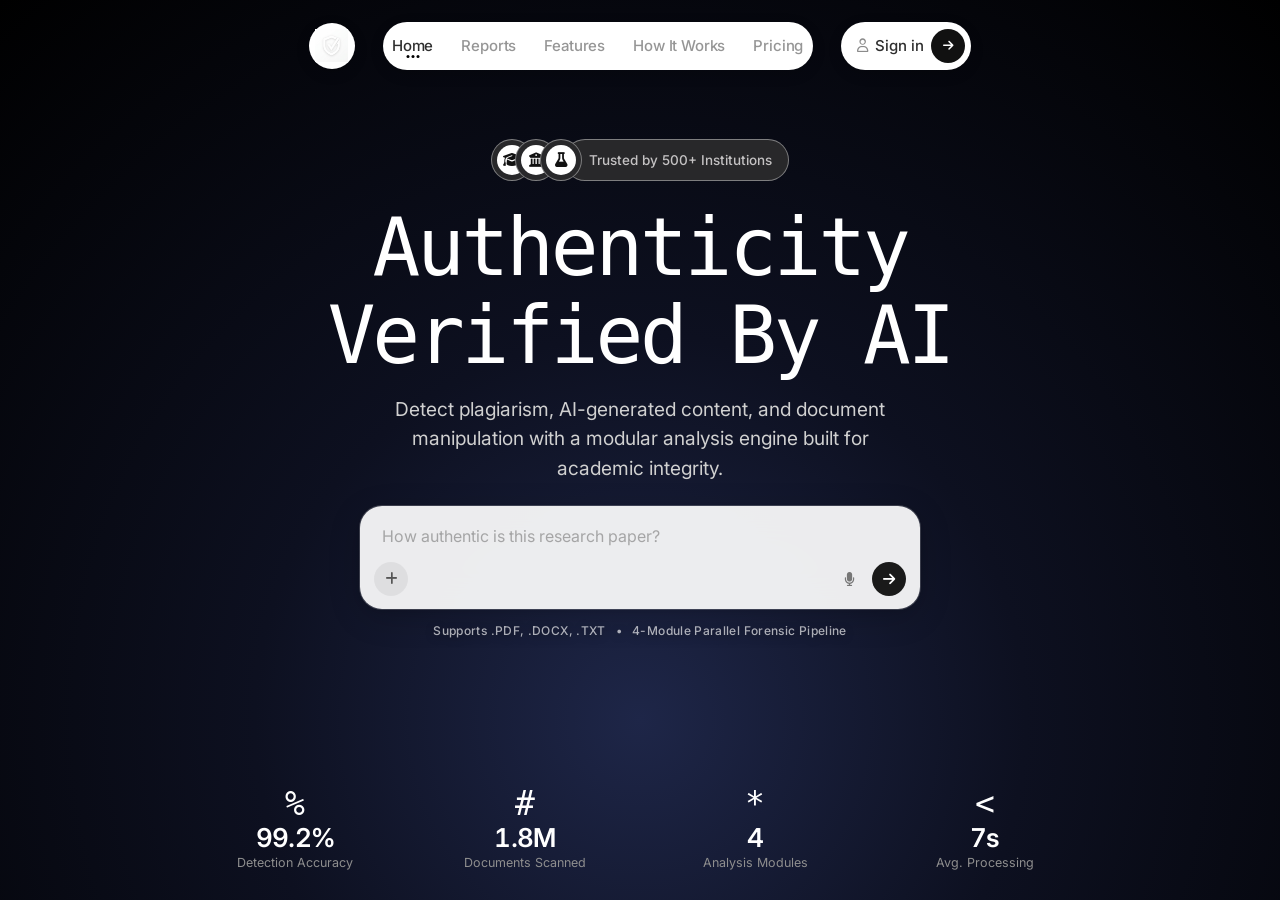
==== index.html @ 0afbef0b "feat: complete Phases 0-7 - Academic Authenticity Validator with pipeline, report API, and UI workbe" ====
<!DOCTYPE html>
<html lang="en">
<head>
  <meta charset="UTF-8" />
  <meta name="viewport" content="width=device-width, initial-scale=1.0" />
  <title>Verifio — Authenticity, Verified</title>
  <meta name="description" content="Verifio — AI-powered academic authenticity validation. Detect plagiarism, AI-generated content, and document manipulation with production-grade accuracy." />
  <link rel="preconnect" href="https://fonts.googleapis.com" />
  <link rel="preconnect" href="https://fonts.gstatic.com" crossorigin />
  <link href="https://fonts.googleapis.com/css2?family=Inter:wght@400;500;600&display=swap" rel="stylesheet" />
  <link rel="stylesheet" href="https://cdnjs.cloudflare.com/ajax/libs/font-awesome/6.5.2/css/all.min.css" integrity="sha512-SnH5WK+bZxgPHs44uWIX+LLJAJ9/2PkPKZ5QiAj6Ta86w+fsb2TkcmfRyVX3pBnMFcV7oQPJkl9QevSCWr3W6A==" crossorigin="anonymous" referrerpolicy="no-referrer" />
  <link rel="stylesheet" href="styles.css?v=3.0" />
</head>
<body>
  <div class="bg">
    <video id="bg-video" class="bg-video" autoplay muted loop playsinline preload="auto">
      <source src="assets/bg-video.mp4" type="video/mp4" />
    </video>
  </div>
  <div class="page">
    <header class="header anim" style="--d:0s">
      <a href="index.html" class="logo-btn" aria-label="Verifio home">
        <img src="assets/logo.webp" alt="" width="52" height="52" class="logo-img" />
      </a>
      <nav class="nav-pill" aria-label="Primary">
        <a href="index.html" class="nav-link active">Home</a>
        <a href="report.html" class="nav-link">Reports</a>
        <a href="features.html" class="nav-link">Features</a>
        <a href="how-it-works.html" class="nav-link">How It Works</a>
        <a href="pricing.html" class="nav-link">Pricing</a>
      </nav>
      <a href="signin.html" class="sign-in desktop-only">
        <i class="fa-regular fa-user sign-in-icon"></i>
        <span>Sign in</span>
        <i class="fa-solid fa-arrow-right sign-in-arrow"></i>
      </a>
      <button class="burger" aria-label="Open menu" aria-expanded="false">
        <span class="burger-bar"></span>
        <span class="burger-bar"></span>
        <span class="burger-bar"></span>
      </button>
    </header>
    <div class="mobile-menu" hidden>
      <div class="menu-overlay"></div>
      <div class="menu-sheet">
        <a href="index.html" class="menu-link active">Home</a>
        <a href="report.html" class="menu-link">Reports</a>
        <a href="features.html" class="menu-link">Features</a>
        <a href="how-it-works.html" class="menu-link">How It Works</a>
        <a href="pricing.html" class="menu-link">Pricing</a>
        <a href="signin.html" class="menu-sign-in">Sign in</a>
      </div>
    </div>
    <main class="hero">
      <div class="trust-row anim" style="--d:0.05s">
        <div class="avatar-ring" style="--z:1">
          <div class="avatar-inner"><i class="fa-solid fa-graduation-cap"></i></div>
        </div>
        <div class="avatar-ring" style="--z:2">
          <div class="avatar-inner"><i class="fa-solid fa-building-columns"></i></div>
        </div>
        <div class="avatar-ring" style="--z:4">
          <div class="avatar-inner"><i class="fa-solid fa-flask"></i></div>
        </div>
        <div class="trust-pill">
          <span class="trust-text">Trusted by 500+ Institutions</span>
        </div>
      </div>
      <div class="headline anim">
        <span class="headline-line" style="--d:0.12s">Authenticity</span>
        <span class="headline-line" style="--d:0.3s">Verified By AI</span>
      </div>
      <p class="subhead anim" style="--d:0.28s">
        Detect plagiarism, AI-generated content, and document manipulation
        with a modular analysis engine built for academic integrity.
      </p>
      <!-- Chat box -->
      <div class="chatbox anim" style="--d:0.4s">
        <div class="chatbox-files" id="chatbox-files" style="display: none;"></div>
        <textarea class="chatbox-input" id="chatbox-input" placeholder="How authentic is this research paper?" rows="1"></textarea>
        <input type="file" id="chatbox-file-input" class="sr-only-file-input" style="position: absolute !important; width: 1px !important; height: 1px !important; opacity: 0 !important; overflow: hidden !important; clip: rect(0,0,0,0) !important; pointer-events: none !important;" accept=".pdf,.docx,.txt" multiple />
        <div class="chatbox-bar">
          <label for="chatbox-file-input" class="chatbox-btn chatbox-add" id="chatbox-add" title="Upload document from device (.pdf, .docx, .txt)" role="button" tabindex="0">
            <i class="fa-solid fa-plus"></i>
          </label>
          <div class="chatbox-status" id="chatbox-status" style="display: none;">
            <span class="chatbox-status-dot"></span>
            <span class="chatbox-status-text" id="chatbox-status-text">Uploading...</span>
          </div>
          <div class="chatbox-bar-right">
            <button type="button" class="chatbox-btn chatbox-mic" aria-label="Voice input" id="chatbox-mic">
              <i class="fa-solid fa-microphone"></i>
            </button>
            <button type="button" class="chatbox-btn chatbox-send" aria-label="Send" id="chatbox-send" title="Run Authenticity Analysis">
              <i class="fa-solid fa-arrow-right"></i>
            </button>
          </div>
        </div>
      </div>
      <div class="chatbox-subtext anim" style="--d:0.45s">
        <span>Supports .PDF, .DOCX, .TXT</span>
        <span>•</span>
        <span>4-Module Parallel Forensic Pipeline</span>
      </div>
    </main>

    <!-- Global Drag & Drop Overlay -->
    <div class="drop-overlay" id="drop-overlay" style="display: none;">
      <div class="drop-overlay-box">
        <i class="fa-solid fa-cloud-arrow-up drop-overlay-icon"></i>
        <h3>Drop research paper here</h3>
        <p>Supports .PDF, .DOCX, and .TXT for authenticity verification</p>
      </div>
    </div>

    <!-- Report Modal -->
    <div class="report-modal" id="report-modal" style="display: none;" aria-hidden="true">
      <div class="report-dialog">
        <div class="report-header">
          <div class="report-title-wrap">
            <div class="logo-btn" style="width: 32px; height: 32px;">
              <img src="assets/logo.webp" alt="Verifio" width="22" height="22" />
            </div>
            <div>
              <h2 class="report-title">Authenticity Analysis Report</h2>
              <span id="report-doc-title" style="font-size: 12px; color: #94a3b8;">Document Report</span>
            </div>
          </div>
          <button class="report-close" id="report-close" aria-label="Close report">
            <i class="fa-solid fa-xmark"></i>
          </button>
        </div>
        <div class="report-body" id="report-body">
          <!-- Populated dynamically via JS -->
        </div>
      </div>
    </div>
    <footer class="stats">
      <div class="stat anim" style="--d:0.5s">
        <span class="stat-icon">%</span>
        <span class="stat-value" data-target="99.7" data-suffix="%" data-decimals="1">0%</span>
        <span class="stat-label">Detection Accuracy</span>
      </div>
      <div class="stat anim" style="--d:0.58s">
        <span class="stat-icon">#</span>
        <span class="stat-value" data-target="1.8" data-suffix="M" data-decimals="1">0M</span>
        <span class="stat-label">Documents Scanned</span>
      </div>
      <div class="stat anim" style="--d:0.66s">
        <span class="stat-icon">*</span>
        <span class="stat-value" data-target="4" data-suffix="" data-decimals="0">0</span>
        <span class="stat-label">Analysis Modules</span>
      </div>
      <div class="stat anim" style="--d:0.74s">
        <span class="stat-icon">&lt;</span>
        <span class="stat-value" data-target="8" data-suffix="s" data-decimals="0">0s</span>
        <span class="stat-label">Avg. Processing</span>
      </div>
    </footer>
  </div>
  <script src="main.js?v=3.0"></script>
</body>
</html>
---- styles.css ----
/* ═══════════════════════════════════════════════
   Verifio — Landing Page Styles
   ═══════════════════════════════════════════════ */

/* ── Local fallback font ── */
@font-face {
  font-family: "Geist Pixel Circle";
  src: url("fonts/GeistPixel-Circle.woff2") format("woff2");
  font-weight: 400;
  font-display: swap;
}

/* ── CSS Variables ── */
:root {
  --bg: #000000;
  --text: #ffffff;
  --muted: #8e8e8e;
  --nav-text: #2e2e2e;
  --pill-dark: #28282a;
  --sign-in-text: #c8c8c8;
  --nav-shadow: 0 4px 14px rgba(0, 0, 0, 0.16);
  --trust-bg: #28282a;
  --trust-border: rgba(255, 255, 255, 0.4);
  --trust-text: #c4c2c3;
  --font-sans: "Inter", "Segoe UI", system-ui, sans-serif;
  --font-display: "Geist Pixel Circle", monospace;
}

/* ── Reset ── */
*, *::before, *::after { box-sizing: border-box; margin: 0; padding: 0; }

html {
  height: 100vh;
  height: 100dvh;
}

body {
  font-family: var(--font-sans);
  background: var(--bg);
  color: var(--text);
  overflow: hidden;
  height: 100vh;
  height: 100dvh;
  -webkit-font-smoothing: antialiased;
  -moz-osx-font-smoothing: grayscale;
}

a { text-decoration: none; color: inherit; }
button { border: none; background: none; cursor: pointer; font: inherit; }

/* ── Background video ── */
.bg {
  position: absolute;
  inset: 0;
  background: radial-gradient(circle at 50% 80%, #1e2648 0%, #0d1020 40%, #000000 100%);
  overflow: hidden;
  z-index: 0;
}
.bg-video {
  position: absolute;
  inset: 0;
  width: 100%;
  height: 100%;
  object-fit: cover;
  pointer-events: none;
  z-index: 0;
}

/* ── Page shell ── */
.page {
  position: relative;
  display: flex;
  flex-direction: column;
  align-items: center;
  padding: clamp(16px, 2.4vh, 28px) clamp(14px, 3vw, 32px);
  height: 100vh;
  height: 100dvh;
  overflow: hidden;
  z-index: 1;
}

/* ════════════════════════════════════════════════
   1) HEADER
   ════════════════════════════════════════════════ */
.header {
  display: flex;
  align-items: center;
  justify-content: center;
  gap: clamp(18px, 2.8vw, 28px);
  width: 100%;
  max-width: 720px;
  flex-shrink: 0;
  animation: slideDown 0.7s cubic-bezier(0.22, 1, 0.36, 1) both;
}

/* Logo button */
.logo-btn {
  display: grid;
  place-items: center;
  width: clamp(40px, 4.4vw, 46px);
  height: clamp(40px, 4.4vw, 46px);
  border-radius: 50%;
  background: #fff;
  box-shadow: var(--nav-shadow);
  flex-shrink: 0;
  transition: transform 0.25s ease;
}
.logo-btn:hover { transform: scale(1.04); }
.logo-img {
  width: 72%;
  height: 72%;
  object-fit: contain;
}

/* Nav pill */
.nav-pill {
  display: flex;
  align-items: center;
  justify-content: center;
  gap: 0;
  background: #fff;
  height: clamp(44px, 5.2vw, 48px);
  max-width: 430px;
  flex: 1;
  padding: 4px 8px;
  border-radius: 999px;
  box-shadow: var(--nav-shadow);
}
.nav-link {
  position: relative;
  padding: 8px 14px;
  font-family: var(--font-sans);
  font-weight: 500;
  font-size: clamp(13px, 1.4vw, 15px);
  letter-spacing: -0.01em;
  color: var(--nav-text);
  opacity: 0.5;
  transition: opacity 0.2s ease;
  white-space: nowrap;
}
.nav-link:hover { opacity: 0.75; }
.nav-link.active { opacity: 1; }
.nav-link.active::after {
  content: "";
  position: absolute;
  bottom: 5px;
  left: 50%;
  width: 3px;
  height: 3px;
  background: #000;
  border-radius: 50%;
  box-shadow: -5px 0 0 #000, 5px 0 0 #000;
  transform: translateX(-50%);
}

/* Sign in (desktop) */
.sign-in {
  display: inline-flex;
  align-items: center;
  justify-content: center;
  gap: 8px;
  background: #fff;
  color: var(--nav-text);
  height: clamp(44px, 5.2vw, 48px);
  padding: 0 6px 0 16px;
  border-radius: 999px;
  font-weight: 500;
  font-size: clamp(13px, 1.4vw, 15px);
  letter-spacing: -0.01em;
  box-shadow: var(--nav-shadow);
  white-space: nowrap;
  flex-shrink: 0;
  transition: transform 0.25s ease, box-shadow 0.25s ease;
}
.sign-in:hover {
  transform: translateY(-1px);
  box-shadow: 0 6px 20px rgba(0, 0, 0, 0.2);
}
.sign-in-icon {
  font-size: 13px;
  opacity: 0.55;
}
.sign-in-arrow {
  display: grid;
  place-items: center;
  width: 34px;
  height: 34px;
  border-radius: 50%;
  background: #111;
  color: #fff;
  font-size: 12px;
  transition: background 0.2s ease, transform 0.2s ease;
}
.sign-in:hover .sign-in-arrow {
  background: #333;
  transform: translateX(1px);
}

/* Burger (mobile only) */
.burger {
  display: none;
  width: 48px;
  height: 48px;
  border-radius: 50%;
  background: var(--pill-dark);
  flex-direction: column;
  align-items: center;
  justify-content: center;
  gap: 4px;
  flex-shrink: 0;
}
.burger-bar {
  display: block;
  width: 18px;
  height: 1.5px;
  background: #fff;
  border-radius: 2px;
  transition: transform 0.3s ease, background 0.3s ease;
}
.burger.open {
  background: #fff;
}
.burger.open .burger-bar { background: #000; }
.burger.open .burger-bar:nth-child(1) { transform: translateY(5.5px) rotate(45deg); }
.burger.open .burger-bar:nth-child(2) { opacity: 0; }
.burger.open .burger-bar:nth-child(3) { transform: translateY(-5.5px) rotate(-45deg); }

/* ════════════════════════════════════════════════
   2) HERO
   ════════════════════════════════════════════════ */
.hero {
  flex: 1;
  display: flex;
  flex-direction: column;
  align-items: center;
  justify-content: center;
  text-align: center;
  max-width: 900px;
  width: 100%;
  z-index: 1;
  padding-bottom: clamp(40px, 8vh, 90px);
}

/* ── Trust row ── */
.trust-row {
  --trust-size: clamp(36px, 4.5vw, 42px);
  display: inline-flex;
  align-items: center;
  margin-bottom: clamp(16px, 2.5vh, 26px);
}
.avatar-ring {
  width: var(--trust-size);
  height: var(--trust-size);
  border-radius: 50%;
  background: var(--trust-bg);
  border: 1px solid var(--trust-border);
  padding: 5px;
  display: grid;
  place-items: center;
  position: relative;
  z-index: var(--z, 1);
  transition: transform 0.35s ease;
}
.avatar-ring + .avatar-ring {
  margin-left: calc(var(--trust-size) * -0.42);
}
.avatar-inner {
  width: 100%;
  height: 100%;
  border-radius: 50%;
  background: #fff;
  display: grid;
  place-items: center;
}
.avatar-inner i {
  color: #111;
  font-size: calc(var(--trust-size) * 0.34);
}
.trust-row:hover .avatar-ring:nth-child(1) { transform: translateY(-2px); }
.trust-row:hover .avatar-ring:nth-child(2) { transform: translateY(-4px); }
.trust-row:hover .avatar-ring:nth-child(3) { transform: translateY(-2px); }

.trust-pill {
  height: var(--trust-size);
  background: var(--trust-bg);
  border: 1px solid var(--trust-border);
  border-radius: 999px;
  display: inline-flex;
  align-items: center;
  margin-left: calc(var(--trust-size) * -0.42);
  padding-left: calc(var(--trust-size) * 0.58);
  padding-right: 16px;
  position: relative;
  z-index: 0;
}
.trust-text {
  font-family: var(--font-sans);
  font-weight: 500;
  font-size: clamp(12px, 1.4vw, 13.5px);
  color: var(--trust-text);
  white-space: nowrap;
}

/* ── Headline ── */
.headline {
  margin-bottom: clamp(10px, 1.5vh, 18px);
}
.headline-line {
  display: block;
  font-family: var(--font-display);
  color: #fff;
  font-size: clamp(28px, 6.2vw, 80px);
  letter-spacing: -0.04em;
  line-height: 1.12;
  white-space: nowrap;
  overflow: hidden;
  opacity: 0;
  transform: translateY(14px);
  animation: headlineFade 0.85s cubic-bezier(0.22, 1, 0.36, 1) forwards;
  animation-delay: var(--d, 0s);
}

/* ── Subhead ── */
.subhead {
  max-width: min(500px, 92%);
  font-size: clamp(calc(13.5px + 2pt), calc(1.55vw + 2pt), calc(16.5px + 2pt));
  color: #d0d0d0;
  opacity: 0.8;
  line-height: 1.55;
  font-weight: 400;
  margin-bottom: clamp(18px, 2.5vh, 28px);
}

/* ── CTA ── */
.cta {
  display: inline-flex;
  align-items: center;
  justify-content: center;
  background: #fff;
  color: #000;
  font-family: var(--font-sans);
  font-weight: 600;
  font-size: clamp(13.5px, 1.5vw, 14.5px);
  padding: clamp(11px, 1.6vh, 13px) clamp(22px, 3vw, 28px);
  border-radius: 999px;
  box-shadow:
    0 0 0 1px rgba(255,255,255,0.15),
    0 0 22px rgba(255,255,255,0.32),
    0 0 44px rgba(255,255,255,0.12);
  transition: transform 0.3s ease, box-shadow 0.3s ease;
}
.cta:hover {
  transform: translateY(-2px) scale(1.02);
  box-shadow:
    0 0 0 1px rgba(255,255,255,0.25),
    0 0 30px rgba(255,255,255,0.45),
    0 0 60px rgba(255,255,255,0.18);
}

/* ── Chat box ── */
.chatbox {
  width: 100%;
  max-width: min(560px, 94%);
  background: rgba(255, 255, 255, 0.92);
  backdrop-filter: blur(18px);
  -webkit-backdrop-filter: blur(18px);
  border-radius: 22px;
  padding: 0;
  box-shadow:
    0 0 0 1px rgba(255, 255, 255, 0.18),
    0 8px 32px rgba(0, 0, 0, 0.18),
    0 2px 8px rgba(0, 0, 0, 0.08);
  overflow: hidden;
  transition: box-shadow 0.3s ease, transform 0.3s ease;
}
.chatbox:focus-within {
  box-shadow:
    0 0 0 1.5px rgba(255, 255, 255, 0.35),
    0 12px 40px rgba(0, 0, 0, 0.22),
    0 4px 12px rgba(0, 0, 0, 0.1);
  transform: translateY(-1px);
}
.chatbox.anim {
  animation-name: revealPulse;
}

.chatbox-input {
  display: block;
  width: 100%;
  border: none;
  outline: none;
  background: transparent;
  font-family: var(--font-sans);
  font-size: clamp(14px, 1.5vw, 16px);
  font-weight: 400;
  color: #1a1a1a;
  padding: clamp(14px, 2vh, 20px) clamp(16px, 2.5vw, 22px);
  padding-bottom: 6px;
  resize: none;
  overflow: hidden;
  line-height: 1.5;
  min-height: 44px;
  max-height: 120px;
}
.chatbox-input::placeholder {
  color: #888;
  opacity: 0.7;
}

.chatbox-bar {
  display: flex;
  align-items: center;
  justify-content: space-between;
  padding: 8px clamp(10px, 1.8vw, 14px) clamp(10px, 1.4vh, 14px);
}
.chatbox-bar-right {
  display: flex;
  align-items: center;
  gap: 6px;
}

.chatbox-btn {
  display: grid;
  place-items: center;
  width: 34px;
  height: 34px;
  border-radius: 50%;
  border: none;
  cursor: pointer;
  font-size: 14px;
  transition: background 0.2s, color 0.2s, transform 0.2s;
}

.chatbox-add {
  background: rgba(0, 0, 0, 0.06);
  color: #555;
}
.chatbox-add:hover {
  background: rgba(0, 0, 0, 0.12);
  color: #222;
  transform: scale(1.08);
}

.chatbox-mic {
  background: transparent;
  color: #777;
}
.chatbox-mic:hover {
  color: #333;
  transform: scale(1.08);
}

.chatbox-send {
  background: #1a1a1a;
  color: #fff;
  transition: all 0.25s ease;
}
.chatbox-send:hover {
  background: #333;
  transform: scale(1.08);
}
.chatbox-send.has-file {
  background: linear-gradient(135deg, #2563eb, #3b82f6) !important;
  color: #fff !important;
  box-shadow: 0 0 18px rgba(37, 99, 235, 0.55);
  animation: pulseButton 1.5s infinite alternate;
}
@keyframes pulseButton {
  from { transform: scale(1); box-shadow: 0 0 12px rgba(37, 99, 235, 0.4); }
  to { transform: scale(1.08); box-shadow: 0 0 22px rgba(37, 99, 235, 0.8); }
}

.chatbox-subtext {
  display: flex;
  align-items: center;
  justify-content: center;
  gap: 10px;
  font-size: 12px;
  font-weight: 500;
  color: rgba(255, 255, 255, 0.65);
  margin-top: 14px;
  letter-spacing: 0.03em;
  text-shadow: 0 2px 8px rgba(0, 0, 0, 0.4);
}

/* ════════════════════════════════════════════════
   3) STATS FOOTER
   ════════════════════════════════════════════════ */
.stats {
  display: grid;
  grid-template-columns: repeat(4, 1fr);
  max-width: 920px;
  width: 100%;
  flex-shrink: 0;
  z-index: 1;
}
.stat {
  display: flex;
  flex-direction: column;
  align-items: center;
  gap: 2px;
  padding: 8px 0;
}
.stat-icon {
  font-family: var(--font-display);
  color: #fff;
  font-size: clamp(22px, 3vw, 33px);
  line-height: 1;
}
.stat-value {
  font-family: var(--font-sans);
  color: #fff;
  font-size: clamp(18px, 2.2vw, 26px);
  letter-spacing: -0.025em;
  font-variant-numeric: tabular-nums;
  font-weight: 600;
}
.stat-label {
  color: var(--muted);
  font-size: clamp(11px, 1.2vw, 12.5px);
  font-weight: 400;
}

/* ════════════════════════════════════════════════
   ANIMATIONS
   ════════════════════════════════════════════════ */
@keyframes slideDown {
  from { opacity: 0; transform: translateY(-18px); }
  to   { opacity: 1; transform: translateY(0); }
}

@keyframes reveal {
  from { opacity: 0; transform: translateY(22px) scale(0.98); filter: blur(6px); }
  to   { opacity: 1; transform: translateY(0) scale(1);     filter: blur(0); }
}

@keyframes revealPulse {
  0%   { opacity: 0; transform: translateY(22px) scale(0.98); filter: blur(6px); }
  70%  { opacity: 1; transform: translateY(-2px) scale(1.01); filter: blur(0); }
  100% { opacity: 1; transform: translateY(0) scale(1);       filter: blur(0); }
}

@keyframes headlineFade {
  from { opacity: 0; transform: translateY(14px); }
  to   { opacity: 1; transform: translateY(0); }
}

/* Shared entrance */
.anim {
  opacity: 0;
  transform: translateY(22px) scale(0.98);
  filter: blur(6px);
  animation: reveal 0.85s cubic-bezier(0.22, 1, 0.36, 1) forwards;
  animation-delay: var(--d, 0s);
}

/* CTA uses revealPulse */
.cta.anim {
  animation-name: revealPulse;
}

/* Headline parent itself shouldn't animate — children do */
.headline.anim {
  opacity: 1;
  transform: none;
  filter: none;
  animation: none;
}

/* ── Mobile menu animations ── */
@keyframes overlayIn {
  from { opacity: 0; }
  to   { opacity: 1; }
}
@keyframes menuIn {
  from { opacity: 0; transform: translateY(-12px) scale(0.96); }
  to   { opacity: 1; transform: translateY(0) scale(1); }
}
@keyframes linkIn {
  from { opacity: 0; transform: translateX(-10px); }
  to   { opacity: 1; transform: translateX(0); }
}

/* ── Mobile menu ── */
.mobile-menu {
  position: fixed;
  inset: 0;
  z-index: 100;
}
.mobile-menu[hidden] { display: none; }

.menu-overlay {
  position: absolute;
  inset: 0;
  background: rgba(0,0,0,0.62);
  backdrop-filter: blur(6px);
  -webkit-backdrop-filter: blur(6px);
  animation: overlayIn 0.28s ease both;
}
.menu-sheet {
  position: relative;
  max-width: 340px;
  margin: 80px auto 0;
  background: #fff;
  border-radius: 28px;
  padding: 22px 18px 20px;
  box-shadow: 0 20px 60px rgba(0,0,0,0.45);
  display: flex;
  flex-direction: column;
  gap: 4px;
  animation: menuIn 0.38s cubic-bezier(0.22, 1, 0.36, 1) both;
}
.menu-link {
  position: relative;
  display: block;
  padding: 12px 16px;
  font-weight: 500;
  font-size: 16px;
  color: var(--nav-text);
  border-radius: 14px;
  opacity: 0.55;
  transition: background 0.2s, opacity 0.2s;
  animation: linkIn 0.32s ease both;
  animation-delay: calc(var(--i, 0) * 0.06s);
}
.menu-link:nth-child(1) { --i: 1; }
.menu-link:nth-child(2) { --i: 2; }
.menu-link:nth-child(3) { --i: 3; }
.menu-link:nth-child(4) { --i: 4; }
.menu-link:hover { background: #f2f2f2; opacity: 0.8; }
.menu-link.active {
  opacity: 1;
}
.menu-link.active::after {
  content: "";
  position: absolute;
  bottom: 8px;
  left: 50%;
  width: 3px;
  height: 3px;
  background: #000;
  border-radius: 50%;
  box-shadow: -5px 0 0 #000, 5px 0 0 #000;
  transform: translateX(-50%);
}
.menu-sign-in {
  display: block;
  text-align: center;
  padding: 14px;
  margin-top: 4px;
  font-weight: 600;
  font-size: 15px;
  background: var(--pill-dark);
  color: var(--sign-in-text);
  border-radius: 999px;
  animation: linkIn 0.32s ease both;
  animation-delay: calc(5 * 0.06s);
  transition: background 0.2s, color 0.2s;
}
.menu-sign-in:hover { background: #323234; color: #fff; }

/* ════════════════════════════════════════════════
   RESPONSIVE
   ════════════════════════════════════════════════ */

/* ≤720px — mobile */
@media (max-width: 720px) {
  .nav-pill, .desktop-only { display: none !important; }
  .burger { display: flex; }
  .header {
    justify-content: space-between;
    max-width: 100%;
  }
  .logo-btn {
    width: 48px;
    height: 48px;
  }
  .stats {
    grid-template-columns: repeat(2, 1fr);
  }
  .headline-line {
    letter-spacing: -0.08em;
    line-height: 1.05;
  }
}

@media (max-width: 420px) {
  .trust-row { --trust-size: 34px; }
  .trust-text { font-size: 12px; }
  .headline-line {
    letter-spacing: -0.09em;
    line-height: 1.04;
  }
}

@media (max-height: 700px) {
  .hero { gap: 6px; }
  .subhead { margin-bottom: 12px; }
  .trust-row { margin-bottom: 10px; }
}

/* ── Reduced motion ── */
@media (prefers-reduced-motion: reduce) {
  *, *::before, *::after {
    animation-duration: 0.01ms !important;
    animation-delay: 0ms !important;
    transition-duration: 0.01ms !important;
  }
  .anim {
    opacity: 1;
    transform: none;
    filter: none;
  }
  .headline-line {
    opacity: 1;
    transform: none;
    color: #fff;
  }
}

/* ── File Chips & Chatbox Upload States ── */
.chatbox-files {
  display: flex;
  flex-wrap: wrap;
  gap: 8px;
  padding: 12px 16px 0;
}
.file-chip {
  display: inline-flex;
  align-items: center;
  gap: 8px;
  background: rgba(0, 0, 0, 0.08);
  border: 1px solid rgba(0, 0, 0, 0.12);
  border-radius: 999px;
  padding: 4px 12px 4px 10px;
  font-size: 13px;
  font-weight: 500;
  color: #1a1a1a;
  animation: fadeIn 0.2s ease;
}
.file-chip i {
  color: #2563eb;
  font-size: 14px;
}
.file-chip-remove {
  background: none;
  border: none;
  cursor: pointer;
  color: #777;
  font-size: 13px;
  line-height: 1;
  display: grid;
  place-items: center;
  border-radius: 50%;
  width: 18px;
  height: 18px;
  transition: color 0.15s, background 0.15s;
}
.file-chip-remove:hover {
  color: #ef4444;
  background: rgba(239, 68, 68, 0.15);
}

.sr-only-file-input {
  position: absolute !important;
  width: 1px !important;
  height: 1px !important;
  padding: 0 !important;
  margin: -1px !important;
  overflow: hidden !important;
  clip: rect(0, 0, 0, 0) !important;
  border: 0 !important;
  opacity: 0 !important;
  pointer-events: none !important;
}

.drop-overlay {
  display: none;
  position: fixed;
  inset: 0;
  z-index: 9999;
  background: rgba(10, 15, 30, 0.85);
  backdrop-filter: blur(14px);
  -webkit-backdrop-filter: blur(14px);
  align-items: center;
  justify-content: center;
  pointer-events: none;
  opacity: 0;
  transition: opacity 0.25s ease;
}
.drop-overlay.active {
  display: flex !important;
  pointer-events: auto;
  opacity: 1;
}
.drop-overlay-box {
  background: rgba(255, 255, 255, 0.08);
  border: 2px dashed #3b82f6;
  border-radius: 24px;
  padding: 48px 40px;
  text-align: center;
  color: #fff;
  max-width: 480px;
  box-shadow: 0 20px 50px rgba(0, 0, 0, 0.5);
  transform: scale(0.95);
  transition: transform 0.25s ease;
}
.drop-overlay.active .drop-overlay-box {
  transform: scale(1);
}
.drop-overlay-icon {
  font-size: 54px;
  color: #60a5fa;
  margin-bottom: 16px;
  display: inline-block;
  animation: floatBounce 2s infinite ease-in-out;
}
@keyframes floatBounce {
  0%, 100% { transform: translateY(0); }
  50% { transform: translateY(-8px); }
}
.drop-overlay-box h3 {
  font-size: 22px;
  font-weight: 700;
  margin-bottom: 8px;
}
.drop-overlay-box p {
  font-size: 14px;
  color: #94a3b8;
}

.chatbox.dragover {
  border: 2px dashed #2563eb !important;
  background: rgba(245, 248, 255, 0.98) !important;
  transform: scale(1.02);
}

.chatbox-status {
  display: flex;
  align-items: center;
  gap: 8px;
  font-size: 13px;
  color: #4b5563;
  font-weight: 500;
}
.chatbox-status-dot {
  width: 8px;
  height: 8px;
  border-radius: 50%;
  background: #2563eb;
  animation: statusPulse 1s infinite alternate;
}
@keyframes statusPulse {
  from { opacity: 0.3; transform: scale(0.85); }
  to { opacity: 1; transform: scale(1.15); }
}

/* ── Report Modal / Drawer ── */
.report-modal {
  display: none;
  position: fixed;
  inset: 0;
  z-index: 999;
  align-items: center;
  justify-content: center;
  padding: 16px;
  background: rgba(0, 0, 0, 0.78);
  backdrop-filter: blur(14px);
  -webkit-backdrop-filter: blur(14px);
  opacity: 0;
  pointer-events: none;
  transition: opacity 0.3s cubic-bezier(0.16, 1, 0.3, 1);
}
.report-modal.active {
  display: flex !important;
  opacity: 1;
  pointer-events: auto;
}
.report-dialog {
  background: #0f121a;
  color: #f1f5f9;
  border: 1px solid rgba(255, 255, 255, 0.14);
  border-radius: 24px;
  width: 100%;
  max-width: 660px;
  max-height: 88vh;
  display: flex;
  flex-direction: column;
  overflow: hidden;
  box-shadow: 0 25px 60px rgba(0, 0, 0, 0.65), 0 0 40px rgba(59, 130, 246, 0.15);
  transform: translateY(20px) scale(0.97);
  transition: transform 0.3s cubic-bezier(0.16, 1, 0.3, 1);
}
.report-modal.active .report-dialog {
  transform: translateY(0) scale(1);
}
.report-header {
  padding: 18px 22px;
  display: flex;
  align-items: center;
  justify-content: space-between;
  border-bottom: 1px solid rgba(255, 255, 255, 0.08);
}
.report-title-wrap {
  display: flex;
  align-items: center;
  gap: 12px;
}
.report-title {
  font-size: 17px;
  font-weight: 600;
  color: #fff;
  letter-spacing: -0.01em;
}
.report-close {
  background: rgba(255, 255, 255, 0.08);
  border: none;
  color: #94a3b8;
  width: 32px;
  height: 32px;
  border-radius: 50%;
  cursor: pointer;
  display: grid;
  place-items: center;
  transition: background 0.2s, color 0.2s;
}
.report-close:hover {
  background: rgba(255, 255, 255, 0.18);
  color: #fff;
}
.report-body {
  padding: 22px;
  overflow-y: auto;
  display: flex;
  flex-direction: column;
  gap: 20px;
}

/* Score Hero section */
.score-hero {
  display: flex;
  align-items: center;
  justify-content: center;
  gap: 24px;
  background: rgba(255, 255, 255, 0.03);
  border: 1px solid rgba(255, 255, 255, 0.08);
  border-radius: 18px;
  padding: 18px 20px;
}
.score-gauge-wrap {
  position: relative;
  width: 90px;
  height: 90px;
  display: grid;
  place-items: center;
  flex-shrink: 0;
}
.score-circle-svg {
  transform: rotate(-90deg);
  width: 90px;
  height: 90px;
}
.score-circle-bg {
  fill: none;
  stroke: rgba(255, 255, 255, 0.08);
  stroke-width: 8;
}
.score-circle-bar {
  fill: none;
  stroke-width: 8;
  stroke-linecap: round;
  transition: stroke-dashoffset 1s ease;
}
.score-number {
  position: absolute;
  font-size: 24px;
  font-weight: 700;
  color: #fff;
  letter-spacing: -0.02em;
}
.score-meta {
  display: flex;
  flex-direction: column;
  gap: 6px;
}
.score-badge {
  display: inline-flex;
  align-items: center;
  gap: 6px;
  padding: 4px 12px;
  border-radius: 999px;
  font-size: 12px;
  font-weight: 600;
  text-transform: uppercase;
  letter-spacing: 0.06em;
  width: fit-content;
}
.badge-clean { background: rgba(34, 197, 94, 0.16); color: #4ade80; border: 1px solid rgba(34, 197, 94, 0.35); }
.badge-review { background: rgba(245, 158, 11, 0.16); color: #fbbf24; border: 1px solid rgba(245, 158, 11, 0.35); }
.badge-flagged { background: rgba(239, 68, 68, 0.16); color: #f87171; border: 1px solid rgba(239, 68, 68, 0.35); }

.score-desc {
  font-size: 13px;
  color: #94a3b8;
  line-height: 1.45;
}

/* Module breakdown grid */
.module-grid {
  display: grid;
  grid-template-columns: repeat(2, 1fr);
  gap: 10px;
}
@media (max-width: 540px) {
  .module-grid { grid-template-columns: 1fr; }
  .score-hero { flex-direction: column; text-align: center; }
  .score-badge { margin: 0 auto; }
}
.module-card {
  background: rgba(255, 255, 255, 0.04);
  border: 1px solid rgba(255, 255, 255, 0.07);
  border-radius: 14px;
  padding: 12px 14px;
  display: flex;
  flex-direction: column;
  gap: 8px;
}
.module-head {
  display: flex;
  align-items: center;
  justify-content: space-between;
}
.module-name {
  font-size: 12.5px;
  font-weight: 500;
  color: #cbd5e1;
  display: flex;
  align-items: center;
  gap: 7px;
}
.module-score {
  font-family: monospace;
  font-size: 13.5px;
  font-weight: 700;
  color: #fff;
}
.module-bar-track {
  width: 100%;
  height: 5px;
  background: rgba(255, 255, 255, 0.08);
  border-radius: 999px;
  overflow: hidden;
}
.module-bar-fill {
  height: 100%;
  border-radius: 999px;
  transition: width 0.8s ease;
}
.fill-clean { background: #22c55e; }
.fill-review { background: #f59e0b; }
.fill-flagged { background: #ef4444; }

/* Evidence section */
.evidence-section {
  display: flex;
  flex-direction: column;
  gap: 8px;
}
.evidence-title {
  font-size: 12px;
  font-weight: 600;
  color: #94a3b8;
  text-transform: uppercase;
  letter-spacing: 0.05em;
}
.evidence-list {
  display: flex;
  flex-direction: column;
  gap: 8px;
  max-height: 180px;
  overflow-y: auto;
}
.evidence-item {
  background: rgba(255, 255, 255, 0.02);
  border-left: 3px solid #f59e0b;
  border-radius: 0 8px 8px 0;
  padding: 8px 12px;
  font-size: 12.5px;
  line-height: 1.5;
  color: #e2e8f0;
}
.evidence-item.sev-high { border-color: #ef4444; }
.evidence-item.sev-medium { border-color: #f59e0b; }
.evidence-item.sev-low { border-color: #3b82f6; }
.evidence-tag {
  display: inline-block;
  font-size: 10px;
  font-weight: 700;
  text-transform: uppercase;
  padding: 1px 5px;
  border-radius: 3px;
  background: rgba(255, 255, 255, 0.08);
  color: #94a3b8;
  margin-bottom: 4px;
}
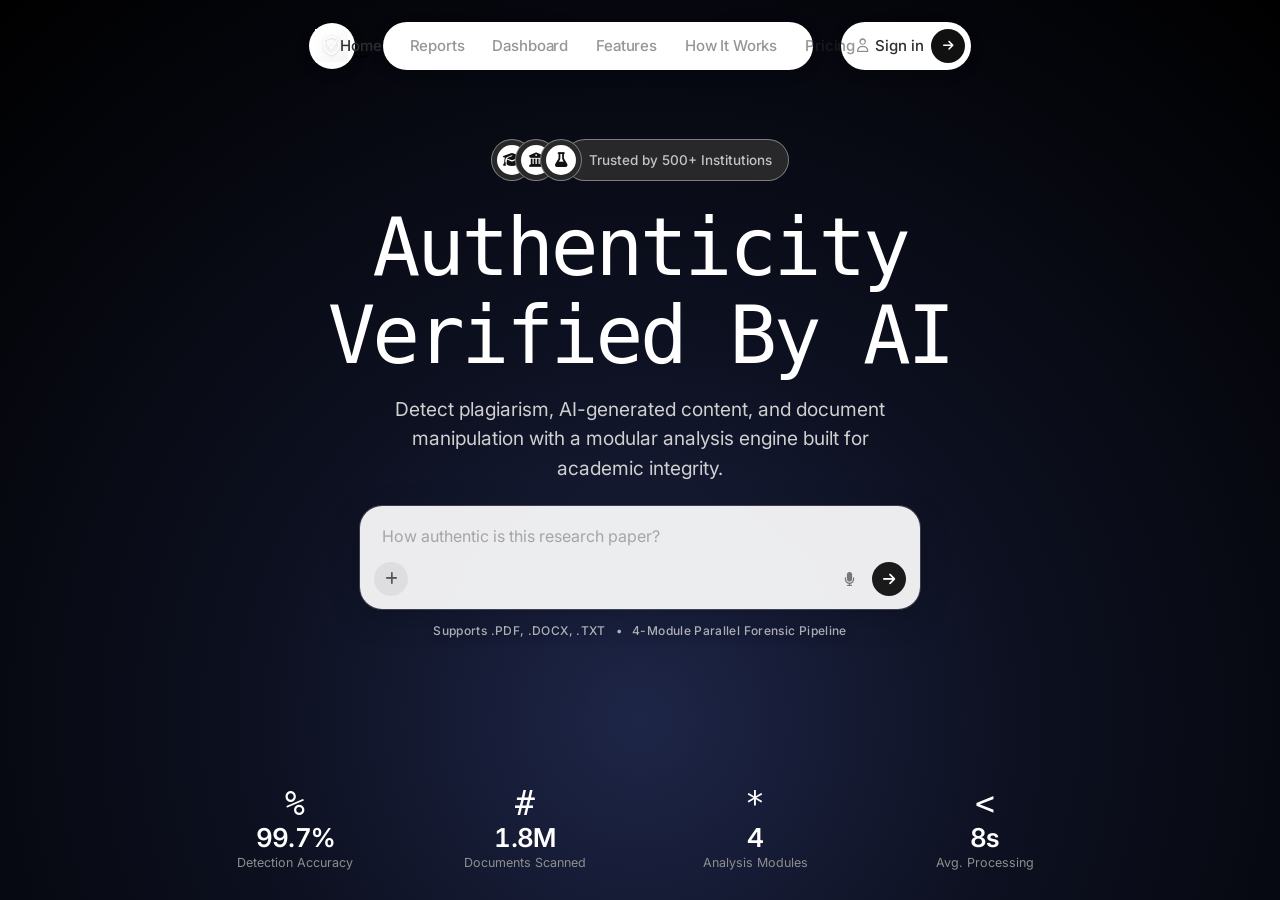
==== commit 4c8e3bab: "Phase 8: Evaluator dashboard + admin weight config - Created dashboard.html with full dark forensic-" ====
--- a/index.html
+++ b/index.html
@@ -25,6 +25,7 @@
       <nav class="nav-pill" aria-label="Primary">
         <a href="index.html" class="nav-link active">Home</a>
         <a href="report.html" class="nav-link">Reports</a>
+        <a href="dashboard.html" class="nav-link">Dashboard</a>
         <a href="features.html" class="nav-link">Features</a>
         <a href="how-it-works.html" class="nav-link">How It Works</a>
         <a href="pricing.html" class="nav-link">Pricing</a>
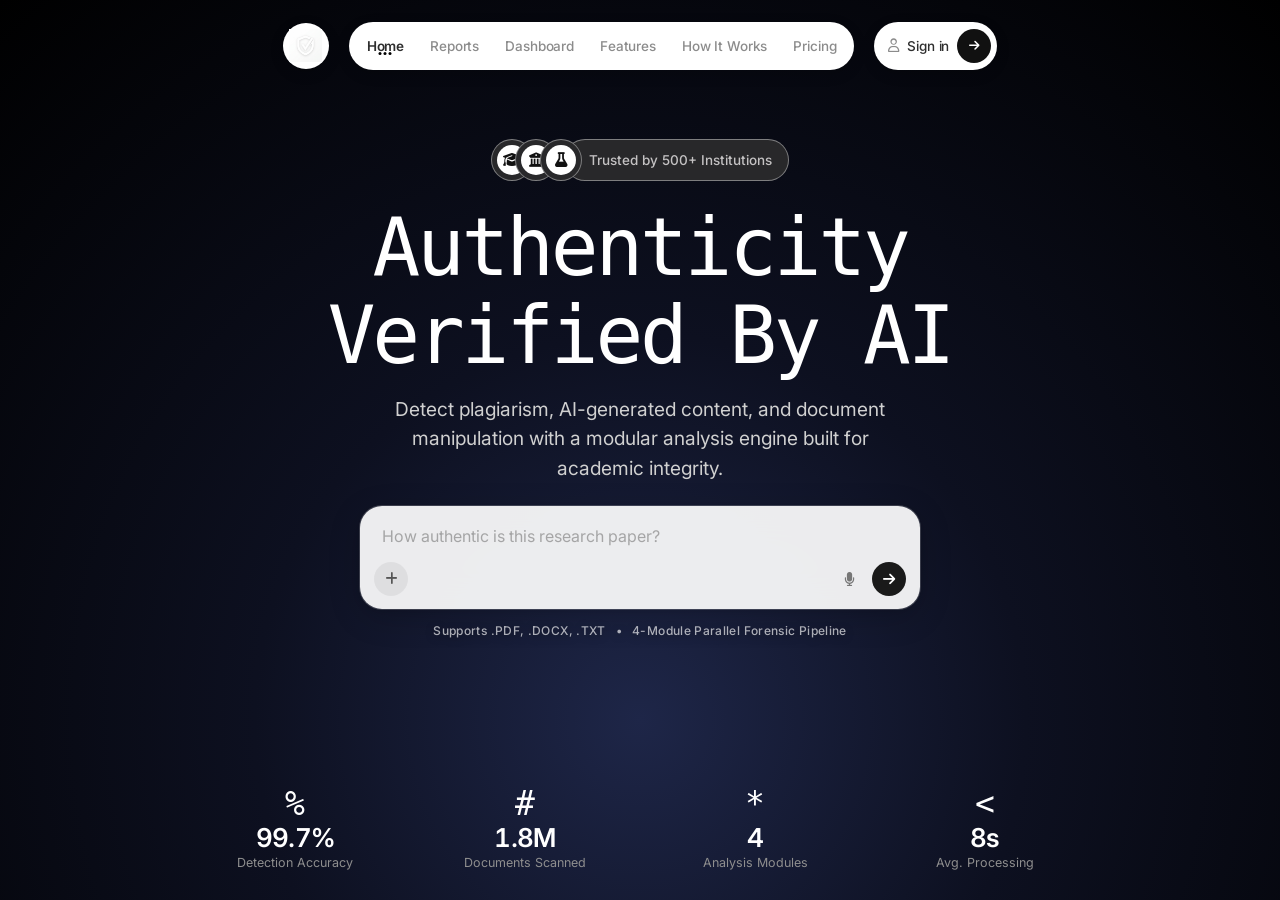
==== commit 9d41fabf: "Fix navbar overflow and make entire frontend mobile reflexive for all screen sizes - Fixed navbar pi" ====
--- a/index.html
+++ b/index.html
@@ -46,6 +46,7 @@
       <div class="menu-sheet">
         <a href="index.html" class="menu-link active">Home</a>
         <a href="report.html" class="menu-link">Reports</a>
+        <a href="dashboard.html" class="menu-link">Dashboard</a>
         <a href="features.html" class="menu-link">Features</a>
         <a href="how-it-works.html" class="menu-link">How It Works</a>
         <a href="pricing.html" class="menu-link">Pricing</a>
--- a/styles.css
+++ b/styles.css
@@ -86,9 +86,9 @@
   display: flex;
   align-items: center;
   justify-content: center;
-  gap: clamp(18px, 2.8vw, 28px);
+  gap: clamp(10px, 1.8vw, 20px);
   width: 100%;
-  max-width: 720px;
+  max-width: 900px;
   flex-shrink: 0;
   animation: slideDown 0.7s cubic-bezier(0.22, 1, 0.36, 1) both;
 }
@@ -117,29 +117,37 @@
   display: flex;
   align-items: center;
   justify-content: center;
-  gap: 0;
+  gap: 2px;
   background: #fff;
-  height: clamp(44px, 5.2vw, 48px);
-  max-width: 430px;
-  flex: 1;
-  padding: 4px 8px;
+  height: clamp(42px, 4.8vw, 48px);
+  width: auto;
+  max-width: none;
+  flex: 0 1 auto;
+  padding: 4px 6px;
   border-radius: 999px;
   box-shadow: var(--nav-shadow);
 }
 .nav-link {
   position: relative;
-  padding: 8px 14px;
+  padding: 6px 12px;
   font-family: var(--font-sans);
   font-weight: 500;
-  font-size: clamp(13px, 1.4vw, 15px);
+  font-size: 13.5px;
   letter-spacing: -0.01em;
   color: var(--nav-text);
-  opacity: 0.5;
-  transition: opacity 0.2s ease;
+  opacity: 0.55;
+  transition: opacity 0.2s ease, background 0.2s ease;
   white-space: nowrap;
-}
-.nav-link:hover { opacity: 0.75; }
-.nav-link.active { opacity: 1; }
+  border-radius: 999px;
+}
+.nav-link:hover {
+  opacity: 0.85;
+  background: rgba(0, 0, 0, 0.04);
+}
+.nav-link.active {
+  opacity: 1;
+  font-weight: 600;
+}
 .nav-link.active::after {
   content: "";
   position: absolute;
@@ -161,11 +169,11 @@
   gap: 8px;
   background: #fff;
   color: var(--nav-text);
-  height: clamp(44px, 5.2vw, 48px);
-  padding: 0 6px 0 16px;
+  height: clamp(42px, 4.8vw, 48px);
+  padding: 0 6px 0 14px;
   border-radius: 999px;
   font-weight: 500;
-  font-size: clamp(13px, 1.4vw, 15px);
+  font-size: 13.5px;
   letter-spacing: -0.01em;
   box-shadow: var(--nav-shadow);
   white-space: nowrap;
@@ -599,104 +607,216 @@
 }
 .menu-sheet {
   position: relative;
-  max-width: 340px;
-  margin: 80px auto 0;
+  max-width: 320px;
+  width: calc(100% - 32px);
+  margin: 70px auto 0;
   background: #fff;
   border-radius: 28px;
-  padding: 22px 18px 20px;
+  padding: 18px 14px 18px;
   box-shadow: 0 20px 60px rgba(0,0,0,0.45);
   display: flex;
   flex-direction: column;
-  gap: 4px;
+  gap: 2px;
+  max-height: calc(100dvh - 84px);
+  overflow-y: auto;
+  -webkit-overflow-scrolling: touch;
   animation: menuIn 0.38s cubic-bezier(0.22, 1, 0.36, 1) both;
 }
 .menu-link {
   position: relative;
   display: block;
-  padding: 12px 16px;
+  padding: 10px 14px;
   font-weight: 500;
-  font-size: 16px;
+  font-size: 15px;
   color: var(--nav-text);
-  border-radius: 14px;
+  border-radius: 12px;
   opacity: 0.55;
   transition: background 0.2s, opacity 0.2s;
   animation: linkIn 0.32s ease both;
-  animation-delay: calc(var(--i, 0) * 0.06s);
+  animation-delay: calc(var(--i, 0) * 0.05s);
 }
 .menu-link:nth-child(1) { --i: 1; }
 .menu-link:nth-child(2) { --i: 2; }
 .menu-link:nth-child(3) { --i: 3; }
 .menu-link:nth-child(4) { --i: 4; }
+.menu-link:nth-child(5) { --i: 5; }
+.menu-link:nth-child(6) { --i: 6; }
 .menu-link:hover { background: #f2f2f2; opacity: 0.8; }
 .menu-link.active {
   opacity: 1;
+  font-weight: 600;
+  background: rgba(0, 0, 0, 0.04);
+  color: #111;
 }
 .menu-link.active::after {
   content: "";
   position: absolute;
-  bottom: 8px;
-  left: 50%;
-  width: 3px;
-  height: 3px;
-  background: #000;
+  right: 14px;
+  top: 50%;
+  width: 6px;
+  height: 6px;
+  background: #2563eb;
   border-radius: 50%;
-  box-shadow: -5px 0 0 #000, 5px 0 0 #000;
-  transform: translateX(-50%);
+  transform: translateY(-50%);
+  box-shadow: 0 0 8px rgba(37, 99, 235, 0.5);
 }
 .menu-sign-in {
   display: block;
   text-align: center;
-  padding: 14px;
-  margin-top: 4px;
+  padding: 12px 14px;
+  margin-top: 6px;
   font-weight: 600;
-  font-size: 15px;
+  font-size: 14.5px;
   background: var(--pill-dark);
   color: var(--sign-in-text);
   border-radius: 999px;
   animation: linkIn 0.32s ease both;
-  animation-delay: calc(5 * 0.06s);
+  animation-delay: calc(7 * 0.05s);
   transition: background 0.2s, color 0.2s;
 }
 .menu-sign-in:hover { background: #323234; color: #fff; }
 
 /* ════════════════════════════════════════════════
-   RESPONSIVE
+   RESPONSIVE (All Devices & Screen Sizes)
    ════════════════════════════════════════════════ */
 
-/* ≤720px — mobile */
-@media (max-width: 720px) {
+/* ≤900px — Tablets & Mobile Navigation */
+@media (max-width: 900px) {
   .nav-pill, .desktop-only { display: none !important; }
   .burger { display: flex; }
   .header {
     justify-content: space-between;
     max-width: 100%;
-  }
+    padding: 0 4px;
+  }
+}
+
+/* Scrollable page on mobile / short viewports */
+@media (max-width: 900px), (max-height: 760px) {
+  .page {
+    height: auto;
+    min-height: 100vh;
+    min-height: 100dvh;
+    overflow-y: auto;
+    overflow-x: hidden;
+    -webkit-overflow-scrolling: touch;
+    padding-bottom: 32px;
+  }
+  .hero {
+    min-height: auto;
+    padding-bottom: 24px;
+  }
+}
+
+/* ≤720px — Standard Mobile Phones */
+@media (max-width: 720px) {
   .logo-btn {
-    width: 48px;
-    height: 48px;
+    width: 44px;
+    height: 44px;
+  }
+  .headline-line {
+    font-size: clamp(34px, 8.5vw, 56px);
+    letter-spacing: -0.06em;
+    line-height: 1.08;
+  }
+  .subhead {
+    font-size: 14px;
+    line-height: 1.55;
+    padding: 0 8px;
+    margin-bottom: 20px;
   }
   .stats {
     grid-template-columns: repeat(2, 1fr);
-  }
+    gap: 12px 8px;
+    padding: 14px 16px;
+    background: rgba(255, 255, 255, 0.05);
+    border: 1px solid rgba(255, 255, 255, 0.1);
+    border-radius: 18px;
+    backdrop-filter: blur(14px);
+    -webkit-backdrop-filter: blur(14px);
+    margin-top: 14px;
+  }
+  .stat {
+    padding: 4px 6px;
+  }
+}
+
+/* ≤640px — Compact Mobile Bottom Sheet */
+@media (max-width: 640px) {
+  .report-modal {
+    padding: 0;
+    align-items: flex-end;
+  }
+  .report-dialog {
+    max-width: 100%;
+    width: 100%;
+    max-height: 90vh;
+    max-height: 90dvh;
+    border-radius: 24px 24px 0 0;
+    transform: translateY(100%);
+  }
+  .report-modal.active .report-dialog {
+    transform: translateY(0);
+  }
+  .score-hero {
+    flex-direction: column;
+    text-align: center;
+    gap: 14px;
+    padding: 14px;
+  }
+  .module-grid {
+    grid-template-columns: 1fr;
+  }
+  .chatbox {
+    border-radius: 20px;
+  }
+  .chatbox-input {
+    font-size: 14px;
+    padding: 14px 16px 6px;
+  }
+  .chatbox-bar {
+    padding: 6px 12px 10px;
+  }
+}
+
+/* ≤420px — Small Screens (iPhone SE, Galaxy S, etc.) */
+@media (max-width: 420px) {
+  .page {
+    padding: 14px 12px 28px;
+  }
+  .trust-row { --trust-size: 32px; margin-bottom: 14px; }
+  .trust-text { font-size: 11.5px; padding: 6px 12px; }
   .headline-line {
-    letter-spacing: -0.08em;
-    line-height: 1.05;
-  }
-}
-
-@media (max-width: 420px) {
-  .trust-row { --trust-size: 34px; }
-  .trust-text { font-size: 12px; }
-  .headline-line {
-    letter-spacing: -0.09em;
-    line-height: 1.04;
-  }
-}
-
-@media (max-height: 700px) {
-  .hero { gap: 6px; }
-  .subhead { margin-bottom: 12px; }
-  .trust-row { margin-bottom: 10px; }
+    font-size: clamp(28px, 8.8vw, 36px);
+    letter-spacing: -0.05em;
+    line-height: 1.08;
+  }
+  .subhead {
+    font-size: 13px;
+    line-height: 1.5;
+  }
+  .chatbox-input {
+    font-size: 13.5px;
+    padding: 12px 14px 4px;
+  }
+  .chatbox-subtext {
+    font-size: 10.5px;
+    gap: 6px;
+    flex-wrap: wrap;
+    text-align: center;
+  }
+  .stat-value {
+    font-size: 19px;
+  }
+  .stat-label {
+    font-size: 10.5px;
+  }
+}
+
+@media (max-height: 680px) {
+  .hero { gap: 4px; }
+  .subhead { margin-bottom: 10px; }
+  .trust-row { margin-bottom: 8px; }
 }
 
 /* ── Reduced motion ── */
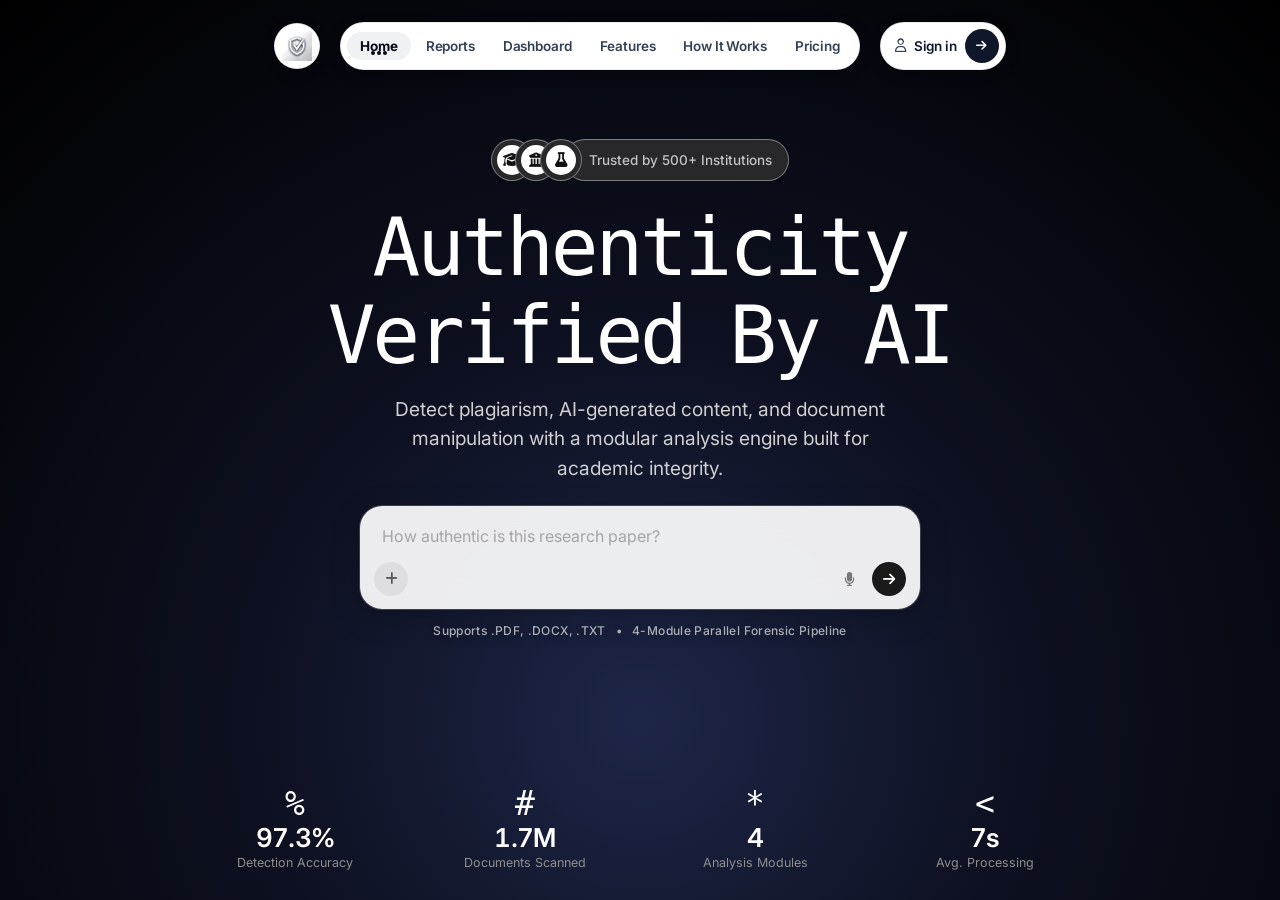
==== commit 236fb030: "fix(ui): improve top navbar text contrast, readability, and logo visibility" ====
--- a/index.html
+++ b/index.html
@@ -9,7 +9,7 @@
   <link rel="preconnect" href="https://fonts.gstatic.com" crossorigin />
   <link href="https://fonts.googleapis.com/css2?family=Inter:wght@400;500;600&display=swap" rel="stylesheet" />
   <link rel="stylesheet" href="https://cdnjs.cloudflare.com/ajax/libs/font-awesome/6.5.2/css/all.min.css" integrity="sha512-SnH5WK+bZxgPHs44uWIX+LLJAJ9/2PkPKZ5QiAj6Ta86w+fsb2TkcmfRyVX3pBnMFcV7oQPJkl9QevSCWr3W6A==" crossorigin="anonymous" referrerpolicy="no-referrer" />
-  <link rel="stylesheet" href="styles.css?v=3.0" />
+  <link rel="stylesheet" href="styles.css?v=3.1" />
 </head>
 <body>
   <div class="bg">
--- a/styles.css
+++ b/styles.css
@@ -15,7 +15,7 @@
   --bg: #000000;
   --text: #ffffff;
   --muted: #8e8e8e;
-  --nav-text: #2e2e2e;
+  --nav-text: #0f172a;
   --pill-dark: #28282a;
   --sign-in-text: #c8c8c8;
   --nav-shadow: 0 4px 14px rgba(0, 0, 0, 0.16);
@@ -100,15 +100,19 @@
   width: clamp(40px, 4.4vw, 46px);
   height: clamp(40px, 4.4vw, 46px);
   border-radius: 50%;
-  background: #fff;
-  box-shadow: var(--nav-shadow);
+  background: #ffffff;
+  border: 1px solid rgba(0, 0, 0, 0.08);
+  box-shadow: 0 4px 14px rgba(0, 0, 0, 0.12);
   flex-shrink: 0;
-  transition: transform 0.25s ease;
-}
-.logo-btn:hover { transform: scale(1.04); }
+  transition: transform 0.25s ease, box-shadow 0.25s ease;
+}
+.logo-btn:hover {
+  transform: scale(1.05);
+  box-shadow: 0 6px 20px rgba(0, 0, 0, 0.18);
+}
 .logo-img {
-  width: 72%;
-  height: 72%;
+  width: 68%;
+  height: 68%;
   object-fit: contain;
 }
 
@@ -118,46 +122,48 @@
   align-items: center;
   justify-content: center;
   gap: 2px;
-  background: #fff;
+  background: #ffffff;
+  border: 1px solid rgba(0, 0, 0, 0.08);
   height: clamp(42px, 4.8vw, 48px);
   width: auto;
   max-width: none;
   flex: 0 1 auto;
   padding: 4px 6px;
   border-radius: 999px;
-  box-shadow: var(--nav-shadow);
+  box-shadow: 0 4px 16px rgba(0, 0, 0, 0.14);
 }
 .nav-link {
   position: relative;
-  padding: 6px 12px;
+  padding: 6px 13px;
   font-family: var(--font-sans);
-  font-weight: 500;
+  font-weight: 600;
   font-size: 13.5px;
   letter-spacing: -0.01em;
-  color: var(--nav-text);
-  opacity: 0.55;
-  transition: opacity 0.2s ease, background 0.2s ease;
+  color: #334155;
+  opacity: 1;
+  transition: color 0.18s ease, background 0.18s ease;
   white-space: nowrap;
   border-radius: 999px;
 }
 .nav-link:hover {
-  opacity: 0.85;
-  background: rgba(0, 0, 0, 0.04);
+  color: #020617;
+  background: rgba(15, 23, 42, 0.07);
 }
 .nav-link.active {
-  opacity: 1;
-  font-weight: 600;
+  color: #020617;
+  font-weight: 700;
+  background: rgba(15, 23, 42, 0.06);
 }
 .nav-link.active::after {
   content: "";
   position: absolute;
   bottom: 5px;
   left: 50%;
-  width: 3px;
-  height: 3px;
-  background: #000;
+  width: 4px;
+  height: 4px;
+  background: #020617;
   border-radius: 50%;
-  box-shadow: -5px 0 0 #000, 5px 0 0 #000;
+  box-shadow: -6px 0 0 #020617, 6px 0 0 #020617;
   transform: translateX(-50%);
 }
 
@@ -167,15 +173,16 @@
   align-items: center;
   justify-content: center;
   gap: 8px;
-  background: #fff;
-  color: var(--nav-text);
+  background: #ffffff;
+  border: 1px solid rgba(0, 0, 0, 0.08);
+  color: #0f172a;
   height: clamp(42px, 4.8vw, 48px);
   padding: 0 6px 0 14px;
   border-radius: 999px;
-  font-weight: 500;
+  font-weight: 600;
   font-size: 13.5px;
   letter-spacing: -0.01em;
-  box-shadow: var(--nav-shadow);
+  box-shadow: 0 4px 16px rgba(0, 0, 0, 0.14);
   white-space: nowrap;
   flex-shrink: 0;
   transition: transform 0.25s ease, box-shadow 0.25s ease;
@@ -186,7 +193,8 @@
 }
 .sign-in-icon {
   font-size: 13px;
-  opacity: 0.55;
+  color: #334155;
+  opacity: 1;
 }
 .sign-in-arrow {
   display: grid;
@@ -194,13 +202,13 @@
   width: 34px;
   height: 34px;
   border-radius: 50%;
-  background: #111;
-  color: #fff;
+  background: #0f172a;
+  color: #ffffff;
   font-size: 12px;
   transition: background 0.2s ease, transform 0.2s ease;
 }
 .sign-in:hover .sign-in-arrow {
-  background: #333;
+  background: #1e293b;
   transform: translateX(1px);
 }
 
